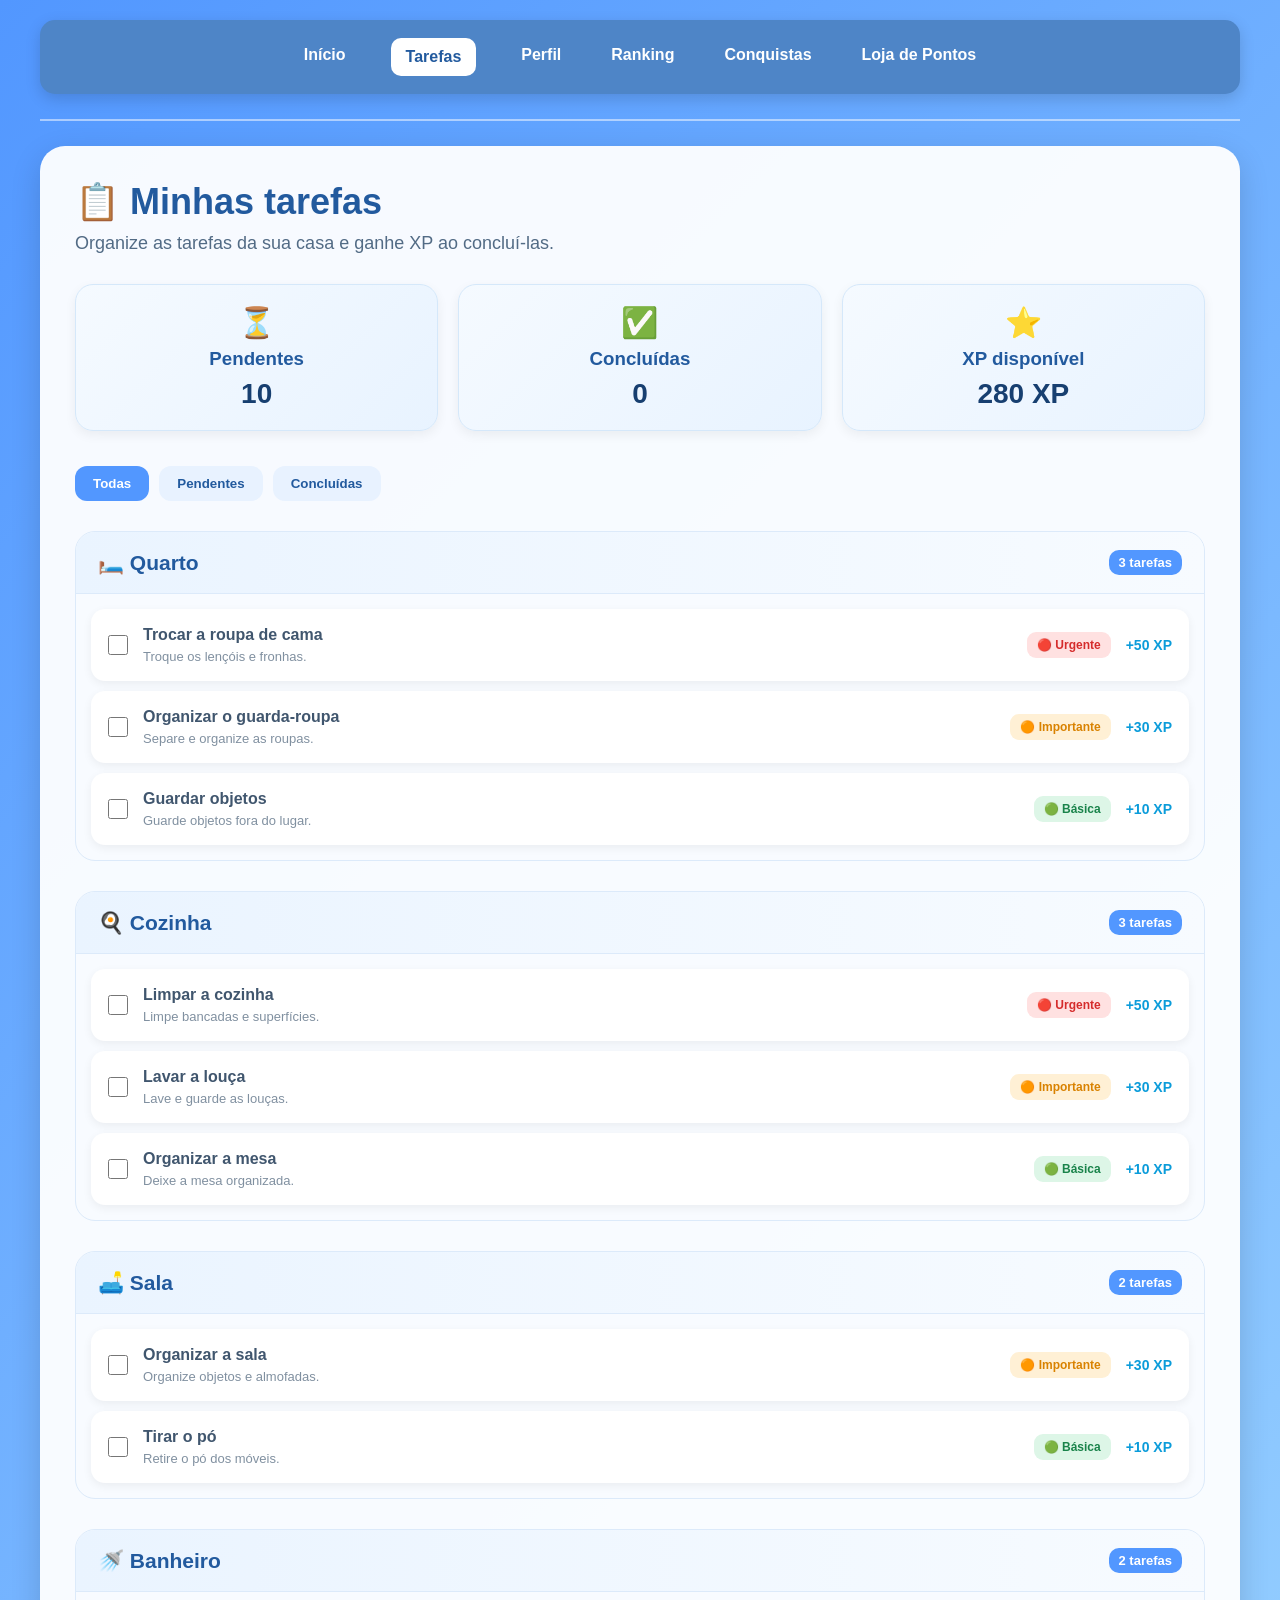
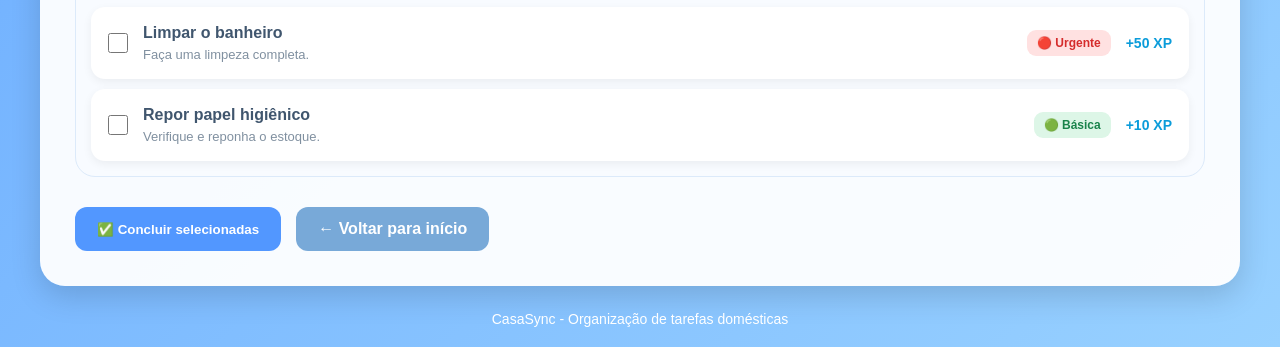
==== tarefas.html @ 998522bb "Add files via upload" ====
<!DOCTYPE html>
<html lang="pt-BR">

<head>
    <meta charset="UTF-8">
    <meta name="viewport" content="width=device-width, initial-scale=1.0">

    <title>CasaSync - Tarefas</title>
</head>
<body>

    <style>

        /* =========================================
           CONFIGURAÇÕES GERAIS
        ========================================= */

        * {
            margin: 0;
            padding: 0;
            box-sizing: border-box;
            font-family: Arial, Helvetica, sans-serif;
        }


        body {

            min-height: 100vh;

            background:
                linear-gradient(
                    135deg,
                    #5297ff,
                    #98d1ff
                );

            padding: 20px;

            color: #17365d;
        }


        /* =========================================
           CABEÇALHO
        ========================================= */

        .cabeçalho {

            width: 100%;

            max-width: 1200px;

            margin: auto;
        }


        /* =========================================
           MENU
        ========================================= */

        .menu {

            background-color: rgb(78, 133, 199);

            padding: 18px;

            border-radius: 15px;

            display: flex;

            justify-content: center;

            flex-wrap: wrap;

            gap: 10px;

            box-shadow:
                0 5px 15px rgba(0,0,0,0.15);
        }


        .menu a {

            color: white;

            text-decoration: none;

            margin: 0 15px;

            font-weight: bold;

            transition: 0.3s;

            padding: 8px 5px;
        }


        .menu a:hover {

            color: #dcecff;

            transform: translateY(-2px);
        }


        .menu a.ativo {

            background-color: #ffffff;

            color: #225a9e;

            padding: 10px 15px;

            border-radius: 10px;
        }


        hr {

            border: none;

            height: 2px;

            background-color:
                rgba(255,255,255,0.5);

            margin: 25px 0;
        }


        /* =========================================
           ÁREA PRINCIPAL
        ========================================= */

        .principal {

            width: 100%;

            max-width: 1200px;

            margin: auto;

            background-color:
                rgba(255,255,255,0.95);

            border-radius: 25px;

            padding: 35px;

            box-shadow:
                0 10px 30px rgba(0,0,0,0.15);
        }


        /* =========================================
           TÍTULO
        ========================================= */

        .titulo {

            margin-bottom: 30px;
        }


        .titulo h1 {

            font-size: 36px;

            margin-bottom: 10px;

            color: #225a9e;
        }


        .titulo p {

            font-size: 18px;

            color: #526b85;
        }


        /* =========================================
           RESUMO
        ========================================= */

        .resumo {

            display: grid;

            grid-template-columns:
                repeat(3, 1fr);

            gap: 20px;

            margin-bottom: 35px;
        }


        .resumo-card {

            background:
                linear-gradient(
                    135deg,
                    #f5faff,
                    #e8f3ff
                );

            border: 1px solid #d5e8fa;

            border-radius: 18px;

            padding: 20px;

            text-align: center;

            box-shadow:
                0 4px 12px rgba(0,0,0,0.06);
        }


        .resumo-card .icone {

            font-size: 30px;

            margin-bottom: 8px;
        }


        .resumo-card h3 {

            color: #225a9e;

            margin-bottom: 8px;
        }


        .resumo-numero {

            font-size: 28px;

            font-weight: bold;

            color: #173f70;
        }


        /* =========================================
           FILTROS
        ========================================= */

        .filtros {

            display: flex;

            gap: 10px;

            flex-wrap: wrap;

            margin-bottom: 30px;
        }


        .filtro {

            border: none;

            padding: 10px 18px;

            border-radius: 12px;

            background-color: #e8f2ff;

            color: #225a9e;

            font-weight: bold;

            cursor: pointer;

            transition: 0.3s;
        }


        .filtro:hover {

            background-color: #cfe4ff;

            transform: translateY(-2px);
        }


        .filtro.ativo {

            background-color: #5297ff;

            color: white;
        }


        /* =========================================
           CÔMODOS
        ========================================= */

        .comodo {

            margin-bottom: 30px;

            border: 1px solid #dceafa;

            border-radius: 20px;

            overflow: hidden;

            background: #f8fbff;
        }


        .comodo-titulo {

            display: flex;

            justify-content: space-between;

            align-items: center;

            padding: 18px 22px;

            background:
                linear-gradient(
                    90deg,
                    #eaf4ff,
                    #f7fbff
                );

            border-bottom: 1px solid #dceafa;
        }


        .comodo-titulo h2 {

            color: #225a9e;

            font-size: 21px;
        }


        .quantidade {

            background-color: #5297ff;

            color: white;

            padding: 5px 10px;

            border-radius: 10px;

            font-size: 13px;

            font-weight: bold;
        }


        .lista-tarefas {

            padding: 15px;
        }


        /* =========================================
           TAREFA
        ========================================= */

        .tarefa {

            background-color: white;

            padding: 17px;

            border-radius: 14px;

            margin-bottom: 10px;

            display: flex;

            align-items: center;

            gap: 15px;

            box-shadow:
                0 3px 10px rgba(0,0,0,0.06);

            transition: 0.3s;
        }


        .tarefa:last-child {

            margin-bottom: 0;
        }


        .tarefa:hover {

            transform: translateX(4px);

            box-shadow:
                0 5px 15px rgba(0,0,0,0.10);
        }


        .tarefa input {

            width: 20px;

            height: 20px;

            cursor: pointer;

            accent-color: #2873d5;

            flex-shrink: 0;
        }


        .informacoes-tarefa {

            flex: 1;
        }


        .nome-tarefa {

            color: #40566e;

            font-size: 16px;

            font-weight: bold;

            margin-bottom: 5px;
        }


        .descricao-tarefa {

            color: #8090a0;

            font-size: 13px;
        }


        /* =========================================
           NÍVEIS DE NECESSIDADE
        ========================================= */

        .necessidade {

            padding: 6px 10px;

            border-radius: 9px;

            font-size: 12px;

            font-weight: bold;

            white-space: nowrap;
        }


        .urgente {

            background-color: #ffe1e1;

            color: #d52c2c;
        }


        .importante {

            background-color: #fff0d5;

            color: #d98200;
        }


        .basica {

            background-color: #ddf6e7;

            color: #19834a;
        }


        /* =========================================
           XP
        ========================================= */

        .xp {

            font-size: 14px;

            font-weight: bold;

            color: #0b9cda;

            white-space: nowrap;
        }


        /* =========================================
           TAREFAS CONCLUÍDAS
        ========================================= */

        .concluida {

            opacity: 0.7;
        }


        .concluida .nome-tarefa {

            text-decoration: line-through;

            color: #7c8995;
        }


        .concluida input {

            accent-color: #35a86b;
        }


        /* =========================================
           BOTÕES
        ========================================= */

        .acoes {

            display: flex;

            gap: 15px;

            margin-top: 30px;

            flex-wrap: wrap;
        }


        .botao {

            border: none;

            background-color: #5297ff;

            color: white;

            text-decoration: none;

            padding: 13px 22px;

            border-radius: 12px;

            font-weight: bold;

            cursor: pointer;

            transition: 0.3s;
        }


        .botao:hover {

            background-color: #2873d5;

            transform: translateY(-2px);
        }


        .botao.secundario {

            background-color: #78a9d8;
        }


        /* =========================================
           RODAPÉ
        ========================================= */

        footer {

            text-align: center;

            margin-top: 25px;

            color: white;

            font-size: 14px;
        }


        /* =========================================
           RESPONSIVIDADE
        ========================================= */

        @media (max-width: 850px) {

            .resumo {

                grid-template-columns: 1fr;
            }


            .principal {

                padding: 25px;
            }


            .titulo h1 {

                font-size: 30px;
            }


            .tarefa {

                flex-wrap: wrap;
            }
        }


        @media (max-width: 600px) {

            body {

                padding: 10px;
            }


            .menu {

                flex-direction: column;

                align-items: center;
            }


            .menu a {

                margin: 4px;
            }


            .principal {

                padding: 20px;
            }


            .comodo-titulo {

                padding: 15px;
            }


            .tarefa {

                padding: 14px;
            }


            .necessidade,
            .xp {

                font-size: 11px;
            }
        }

    </style>

</head>


<body>


    <!-- =========================================
         CABEÇALHO
    ========================================= -->

    <header class="cabeçalho">

        <nav class="menu">

            <a href="home.html">
                Início
            </a>

            <a href="tarefas.html" class="ativo">
                Tarefas
            </a>

            <a href="#">
                Perfil
            </a>

            <a href="#">
                Ranking
            </a>

            <a href="#">
                Conquistas
            </a>

            <a href="#">
                Loja de Pontos
            </a>

        </nav>


        <hr>

    </header>



    <!-- =========================================
         CONTEÚDO
    ========================================= -->

    <main class="principal">


        <section class="titulo">

            <h1>
                📋 Minhas tarefas
            </h1>

            <p>
                Organize as tarefas da sua casa e ganhe XP ao concluí-las.
            </p>

        </section>



        <!-- =====================================
             RESUMO
        ===================================== -->

        <section class="resumo">


            <div class="resumo-card">

                <div class="icone">
                    ⏳
                </div>

                <h3>
                    Pendentes
                </h3>

                <div
                    class="resumo-numero"
                    id="pendentes">
                    10
                </div>

            </div>



            <div class="resumo-card">

                <div class="icone">
                    ✅
                </div>

                <h3>
                    Concluídas
                </h3>

                <div
                    class="resumo-numero"
                    id="concluidas">
                    0
                </div>

            </div>



            <div class="resumo-card">

                <div class="icone">
                    ⭐
                </div>

                <h3>
                    XP disponível
                </h3>

                <div
                    class="resumo-numero"
                    id="xpDisponivel">
                    260 XP
                </div>

            </div>

        </section>



        <!-- =====================================
             FILTROS
        ===================================== -->

        <div class="filtros">

            <button
                class="filtro ativo"
                data-filtro="todos">

                Todas

            </button>


            <button
                class="filtro"
                data-filtro="pendentes">

                Pendentes

            </button>


            <button
                class="filtro"
                data-filtro="concluidas">

                Concluídas

            </button>

        </div>



        <!-- =====================================
             QUARTO
        ===================================== -->

        <section
            class="comodo"
            data-comodo="quarto">

            <div class="comodo-titulo">

                <h2>
                    🛏️ Quarto
                </h2>

                <span class="quantidade">
                    3 tarefas
                </span>

            </div>


            <div class="lista-tarefas">


                <div
                    class="tarefa"
                    data-status="pendente"
                    data-xp="50">

                    <input type="checkbox">

                    <div class="informacoes-tarefa">

                        <div class="nome-tarefa">
                            Trocar a roupa de cama
                        </div>

                        <div class="descricao-tarefa">
                            Troque os lençóis e fronhas.
                        </div>

                    </div>

                    <span class="necessidade urgente">
                        🔴 Urgente
                    </span>

                    <span class="xp">
                        +50 XP
                    </span>

                </div>



                <div
                    class="tarefa"
                    data-status="pendente"
                    data-xp="30">

                    <input type="checkbox">

                    <div class="informacoes-tarefa">

                        <div class="nome-tarefa">
                            Organizar o guarda-roupa
                        </div>

                        <div class="descricao-tarefa">
                            Separe e organize as roupas.
                        </div>

                    </div>

                    <span class="necessidade importante">
                        🟠 Importante
                    </span>

                    <span class="xp">
                        +30 XP
                    </span>

                </div>



                <div
                    class="tarefa concluida"
                    data-status="concluida"
                    data-xp="10">

                    <input
                        type="checkbox"
                        checked>

                    <div class="informacoes-tarefa">

                        <div class="nome-tarefa">
                            Guardar objetos
                        </div>

                        <div class="descricao-tarefa">
                            Guarde objetos fora do lugar.
                        </div>

                    </div>

                    <span class="necessidade basica">
                        🟢 Básica
                    </span>

                    <span class="xp">
                        +10 XP
                    </span>

                </div>


            </div>

        </section>



        <!-- =====================================
             COZINHA
        ===================================== -->

        <section
            class="comodo"
            data-comodo="cozinha">

            <div class="comodo-titulo">

                <h2>
                    🍳 Cozinha
                </h2>

                <span class="quantidade">
                    3 tarefas
                </span>

            </div>


            <div class="lista-tarefas">


                <div
                    class="tarefa"
                    data-status="pendente"
                    data-xp="50">

                    <input type="checkbox">

                    <div class="informacoes-tarefa">

                        <div class="nome-tarefa">
                            Limpar a cozinha
                        </div>

                        <div class="descricao-tarefa">
                            Limpe bancadas e superfícies.
                        </div>

                    </div>

                    <span class="necessidade urgente">
                        🔴 Urgente
                    </span>

                    <span class="xp">
                        +50 XP
                    </span>

                </div>



                <div
                    class="tarefa"
                    data-status="pendente"
                    data-xp="30">

                    <input type="checkbox">

                    <div class="informacoes-tarefa">

                        <div class="nome-tarefa">
                            Lavar a louça
                        </div>

                        <div class="descricao-tarefa">
                            Lave e guarde as louças.
                        </div>

                    </div>

                    <span class="necessidade importante">
                        🟠 Importante
                    </span>

                    <span class="xp">
                        +30 XP
                    </span>

                </div>



                <div
                    class="tarefa concluida"
                    data-status="concluida"
                    data-xp="10">

                    <input
                        type="checkbox"
                        checked>

                    <div class="informacoes-tarefa">

                        <div class="nome-tarefa">
                            Organizar a mesa
                        </div>

                        <div class="descricao-tarefa">
                            Deixe a mesa organizada.
                        </div>

                    </div>

                    <span class="necessidade basica">
                        🟢 Básica
                    </span>

                    <span class="xp">
                        +10 XP
                    </span>

                </div>


            </div>

        </section>



        <!-- =====================================
             SALA
        ===================================== -->

        <section
            class="comodo"
            data-comodo="sala">

            <div class="comodo-titulo">

                <h2>
                    🛋️ Sala
                </h2>

                <span class="quantidade">
                    2 tarefas
                </span>

            </div>


            <div class="lista-tarefas">


                <div
                    class="tarefa"
                    data-status="pendente"
                    data-xp="30">

                    <input type="checkbox">

                    <div class="informacoes-tarefa">

                        <div class="nome-tarefa">
                            Organizar a sala
                        </div>

                        <div class="descricao-tarefa">
                            Organize objetos e almofadas.
                        </div>

                    </div>

                    <span class="necessidade importante">
                        🟠 Importante
                    </span>

                    <span class="xp">
                        +30 XP
                    </span>

                </div>



                <div
                    class="tarefa"
                    data-status="pendente"
                    data-xp="10">

                    <input type="checkbox">

                    <div class="informacoes-tarefa">

                        <div class="nome-tarefa">
                            Tirar o pó
                        </div>

                        <div class="descricao-tarefa">
                            Retire o pó dos móveis.
                        </div>

                    </div>

                    <span class="necessidade basica">
                        🟢 Básica
                    </span>

                    <span class="xp">
                        +10 XP
                    </span>

                </div>


            </div>

        </section>



        <!-- =====================================
             BANHEIRO
        ===================================== -->

        <section
            class="comodo"
            data-comodo="banheiro">

            <div class="comodo-titulo">

                <h2>
                    🚿 Banheiro
                </h2>

                <span class="quantidade">
                    2 tarefas
                </span>

            </div>


            <div class="lista-tarefas">


                <div
                    class="tarefa"
                    data-status="pendente"
                    data-xp="50">

                    <input type="checkbox">

                    <div class="informacoes-tarefa">

                        <div class="nome-tarefa">
                            Limpar o banheiro
                        </div>

                        <div class="descricao-tarefa">
                            Faça uma limpeza completa.
                        </div>

                    </div>

                    <span class="necessidade urgente">
                        🔴 Urgente
                    </span>

                    <span class="xp">
                        +50 XP
                    </span>

                </div>



                <div
                    class="tarefa"
                    data-status="pendente"
                    data-xp="10">

                    <input type="checkbox">

                    <div class="informacoes-tarefa">

                        <div class="nome-tarefa">
                            Repor papel higiênico
                        </div>

                        <div class="descricao-tarefa">
                            Verifique e reponha o estoque.
                        </div>

                    </div>

                    <span class="necessidade basica">
                        🟢 Básica
                    </span>

                    <span class="xp">
                        +10 XP
                    </span>

                </div>


            </div>

        </section>



        <!-- =====================================
             BOTÕES
        ===================================== -->

        <div class="acoes">

            <button
                class="botao"
                id="concluirSelecionadas">

                ✅ Concluir selecionadas

            </button>


            <a
                href="home.html"
                class="botao secundario">

                ← Voltar para início

            </a>

        </div>


    </main>



    <footer>

        CasaSync - Organização de tarefas domésticas

    </footer>



    <!-- =========================================
         JAVASCRIPT
    ========================================= -->

    <script src="xp.js"></script>
    <script>


        /* =====================================
           ELEMENTOS
        ===================================== */

        const tarefas =
            document.querySelectorAll(".tarefa");


        const filtros =
            document.querySelectorAll(".filtro");


        const botaoConcluir =
            document.getElementById(
                "concluirSelecionadas"
            );


        const pendentes =
            document.getElementById("pendentes");


        const concluidas =
            document.getElementById("concluidas");


        const xpDisponivel =
            document.getElementById("xpDisponivel");



        /* =====================================
           ATUALIZAR RESUMO
        ===================================== */

        function atualizarResumo() {

            const todasTarefas =
                document.querySelectorAll(".tarefa");


            let quantidadePendentes = 0;

            let quantidadeConcluidas = 0;

            let xp = 0;


            todasTarefas.forEach(function(tarefa) {

                if (
                    tarefa.dataset.status ===
                    "pendente"
                ) {

                    quantidadePendentes++;

                    xp += Number(
                        tarefa.dataset.xp
                    );

                }


                if (
                    tarefa.dataset.status ===
                    "concluida"
                ) {

                    quantidadeConcluidas++;

                }

            });


            pendentes.textContent =
                quantidadePendentes;


            concluidas.textContent =
                quantidadeConcluidas;


            xpDisponivel.textContent =
                xp + " XP";

        }



        /* =====================================
           CONCLUIR TAREFAS
        ===================================== */

        /* ID único de cada tarefa (cômodo + nome) */

        function gerarId(tarefa) {

            const comodo = tarefa.closest(".comodo").dataset.comodo;

            const nome = tarefa
                .querySelector(".nome-tarefa")
                .textContent.trim().toLowerCase();

            return comodo + ":" + nome;
        }


        /* Restaura o que já foi concluído em visitas anteriores */

        function carregarEstado() {

            document.querySelectorAll(".tarefa").forEach(function(tarefa) {

                const feita =
                    CasaSyncXP.tarefaConcluida(gerarId(tarefa));

                const checkbox = tarefa.querySelector("input");

                tarefa.dataset.status = feita ? "concluida" : "pendente";
                tarefa.classList.toggle("concluida", feita);

                checkbox.checked = feita;
                checkbox.disabled = feita;
            });
        }


        botaoConcluir.addEventListener(
            "click",
            function() {

                let xpGanho = 0;
                let quantidade = 0;

                document.querySelectorAll(".tarefa").forEach(
                    function(tarefa) {

                        const checkbox = tarefa.querySelector("input");

                        if (
                            checkbox.checked &&
                            tarefa.dataset.status === "pendente"
                        ) {

                            xpGanho += Number(tarefa.dataset.xp) || 0;
                            quantidade++;

                            tarefa.dataset.status = "concluida";
                            tarefa.classList.add("concluida");
                            checkbox.disabled = true;

                            CasaSyncXP.marcarTarefaConcluida(
                                gerarId(tarefa)
                            );
                        }
                    }
                );

                if (quantidade === 0) {

                    alert("Marque pelo menos uma tarefa pendente!");

                    return;
                }

                /* Dá o XP — vale para TODAS as páginas */

                const resultado = CasaSyncXP.adicionar(xpGanho);

                atualizarResumo();

                let mensagem = "🎉 +" + xpGanho + " XP!";

                if (resultado.subiuDeNivel) {
                    mensagem +=
                        " Você subiu para o nível " +
                        resultado.nivelDepois + "! 🚀";
                }

                CasaSyncXP.mostrarAviso(mensagem);
            }
        );



        /* =====================================
           FILTROS
        ===================================== */

        filtros.forEach(function(filtro) {

            filtro.addEventListener(
                "click",
                function() {


                    /* Remove ativo */

                    filtros.forEach(
                        function(item) {

                            item.classList.remove(
                                "ativo"
                            );

                        }
                    );


                    /* Ativa botão */

                    filtro.classList.add(
                        "ativo"
                    );


                    const tipo =
                        filtro.dataset.filtro;


                    const todasTarefas =
                        document.querySelectorAll(
                            ".tarefa"
                        );


                    todasTarefas.forEach(
                        function(tarefa) {


                            if (
                                tipo === "todos"
                            ) {

                                tarefa.style.display =
                                    "flex";

                            }


                            else if (
                                tipo === "pendentes"
                            ) {

                                if (
                                    tarefa.dataset.status ===
                                    "pendente"
                                ) {

                                    tarefa.style.display =
                                        "flex";

                                } else {

                                    tarefa.style.display =
                                        "none";

                                }

                            }


                            else if (
                                tipo === "concluidas"
                            ) {

                                if (
                                    tarefa.dataset.status ===
                                    "concluida"
                                ) {

                                    tarefa.style.display =
                                        "flex";

                                } else {

                                    tarefa.style.display =
                                        "none";

                                }

                            }

                        }
                    );

                }
            );

        });



        /* =====================================
           ATUALIZAÇÃO INICIAL
        ===================================== */

        carregarEstado();
        atualizarResumo();

    </script>


</body>
</html>
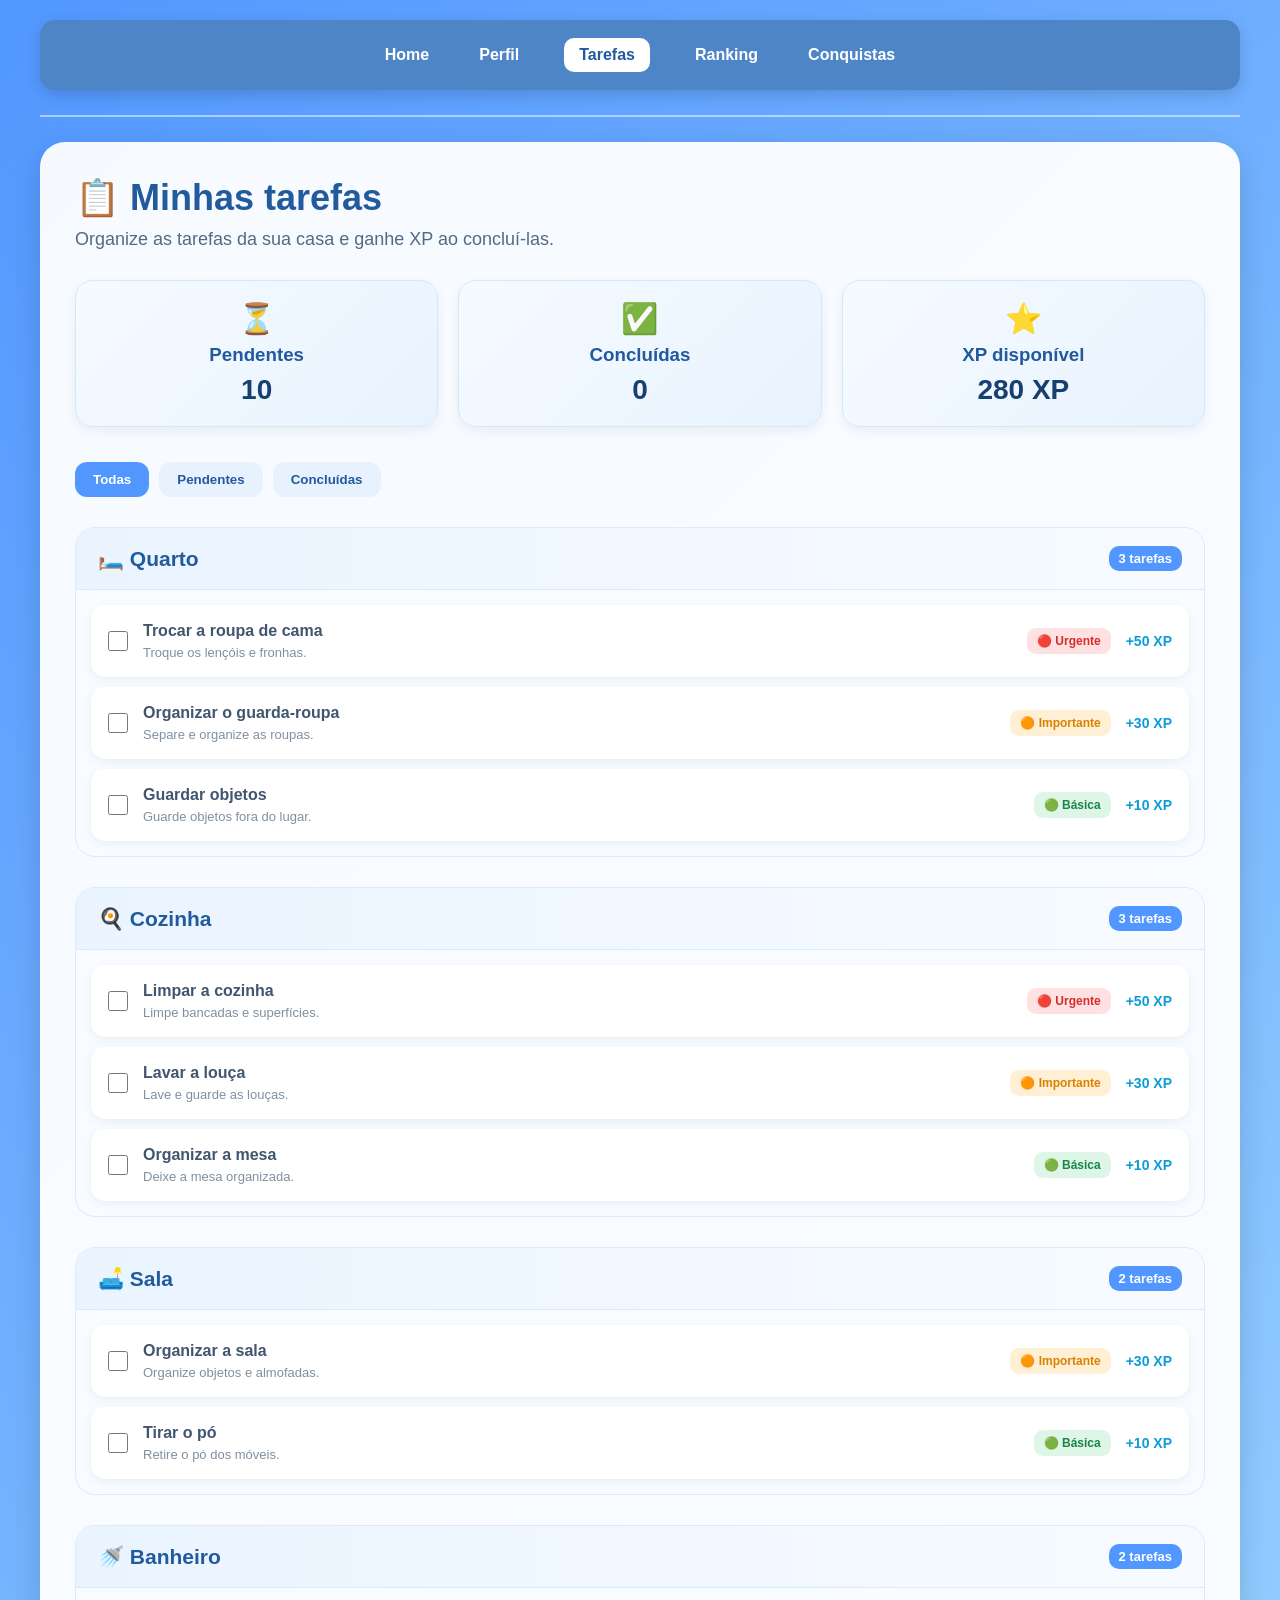
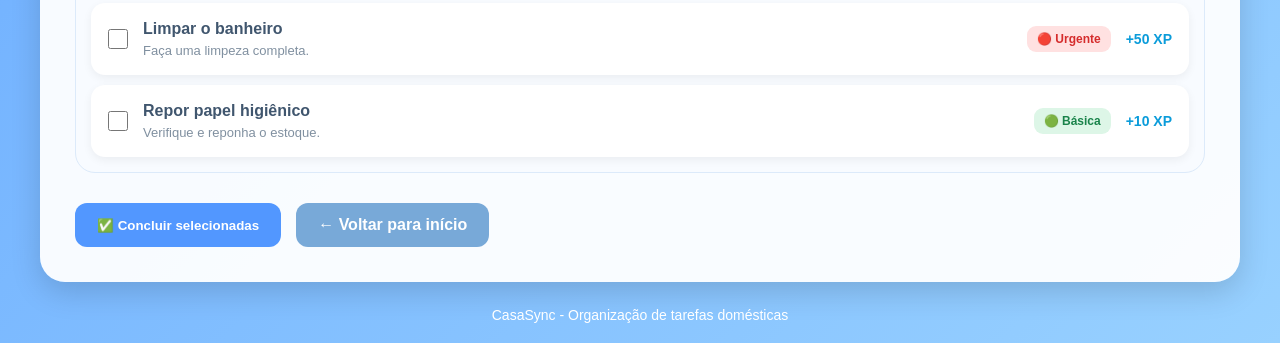
==== commit 72bf9f66: "Add files via upload" ====
--- a/tarefas.html
+++ b/tarefas.html
@@ -6,6 +6,7 @@
     <meta name="viewport" content="width=device-width, initial-scale=1.0">
 
     <title>CasaSync - Tarefas</title>
+    <link rel="stylesheet" href="menu.css">
 </head>
 <body>
 
@@ -58,61 +59,12 @@
            MENU
         ========================================= */
 
-        .menu {
-
-            background-color: rgb(78, 133, 199);
-
-            padding: 18px;
-
-            border-radius: 15px;
-
-            display: flex;
-
-            justify-content: center;
-
-            flex-wrap: wrap;
-
-            gap: 10px;
-
-            box-shadow:
-                0 5px 15px rgba(0,0,0,0.15);
-        }
-
-
-        .menu a {
-
-            color: white;
-
-            text-decoration: none;
-
-            margin: 0 15px;
-
-            font-weight: bold;
-
-            transition: 0.3s;
-
-            padding: 8px 5px;
-        }
-
-
-        .menu a:hover {
-
-            color: #dcecff;
-
-            transform: translateY(-2px);
-        }
-
-
-        .menu a.ativo {
-
-            background-color: #ffffff;
-
-            color: #225a9e;
-
-            padding: 10px 15px;
-
-            border-radius: 10px;
-        }
+
+
+
+
+
+
 
 
         hr {
@@ -637,18 +589,8 @@
             }
 
 
-            .menu {
-
-                flex-direction: column;
-
-                align-items: center;
-            }
-
-
-            .menu a {
-
-                margin: 4px;
-            }
+
+
 
 
             .principal {
@@ -691,31 +633,26 @@
     <header class="cabeçalho">
 
         <nav class="menu">
-
-            <a href="home.html">
-                Início
+            <a href="home.html" title="Home">
+                <span class="texto-menu">Home</span>
+                <span class="icone-menu">🏠</span>
             </a>
-
-            <a href="tarefas.html" class="ativo">
-                Tarefas
+            <a href="perfil.html" title="Perfil">
+                <span class="texto-menu">Perfil</span>
+                <span class="icone-menu">👤</span>
             </a>
-
-            <a href="#">
-                Perfil
+            <a href="tarefas.html" title="Tarefas" class="ativo">
+                <span class="texto-menu">Tarefas</span>
+                <span class="icone-menu">🔨</span>
             </a>
-
-            <a href="#">
-                Ranking
+            <a href="ranking.html" title="Ranking">
+                <span class="texto-menu">Ranking</span>
+                <span class="icone-menu">🏆</span>
             </a>
-
-            <a href="#">
-                Conquistas
+            <a href="conquistas.html" title="Conquistas">
+                <span class="texto-menu">Conquistas</span>
+                <span class="icone-menu">⭐</span>
             </a>
-
-            <a href="#">
-                Loja de Pontos
-            </a>
-
         </nav>
 
 
--- a/menu.css
+++ b/menu.css
@@ -0,0 +1,92 @@
+/* =====================================================
+   CASASYNC — MENU DE NAVEGAÇÃO (compartilhado)
+   Inclua no <head> das páginas que têm o menu:
+   <link rel="stylesheet" href="menu.css">
+   ===================================================== */
+
+.menu {
+    background-color: rgb(78, 133, 199);
+    padding: 18px;
+    border-radius: 15px;
+    display: flex;
+    flex-direction: row;
+    justify-content: center;
+    flex-wrap: wrap;
+    gap: 10px;
+    box-shadow: 0 5px 15px rgba(0, 0, 0, 0.15);
+}
+
+.menu a {
+    color: white;
+    text-decoration: none;
+    margin: 0 15px;
+    padding: 8px 5px;
+    font-weight: bold;
+    transition: 0.3s;
+}
+
+.menu a:hover {
+    color: #dcecff;
+    transform: translateY(-2px);
+}
+
+/* Página atual */
+.menu a.ativo {
+    background-color: #ffffff;
+    color: #225a9e;
+    padding: 8px 15px;
+    border-radius: 10px;
+}
+
+/* No computador: só texto */
+.icone-menu {
+    display: none;
+}
+
+
+/* =====================================================
+   CELULAR: só ícones, SEMPRE na horizontal
+   ===================================================== */
+
+@media (max-width: 600px) {
+
+    .menu {
+        width: 100%;
+        padding: 10px 5px;
+        border-radius: 18px;
+        flex-direction: row;
+        flex-wrap: nowrap;
+        justify-content: space-around;
+        align-items: center;
+        gap: 0;
+    }
+
+    .menu a {
+        margin: 0;
+        padding: 10px 8px;
+        display: flex;
+        justify-content: center;
+        align-items: center;
+        font-size: 27px;
+        border-radius: 12px;
+    }
+
+    .menu a.ativo {
+        padding: 10px 8px;
+        background-color: rgba(255, 255, 255, 0.3);
+    }
+
+    .texto-menu {
+        display: none;
+    }
+
+    .icone-menu {
+        display: block;
+        line-height: 1;
+    }
+
+    .menu a:active {
+        background-color: rgba(255, 255, 255, 0.2);
+        transform: scale(0.9);
+    }
+}
